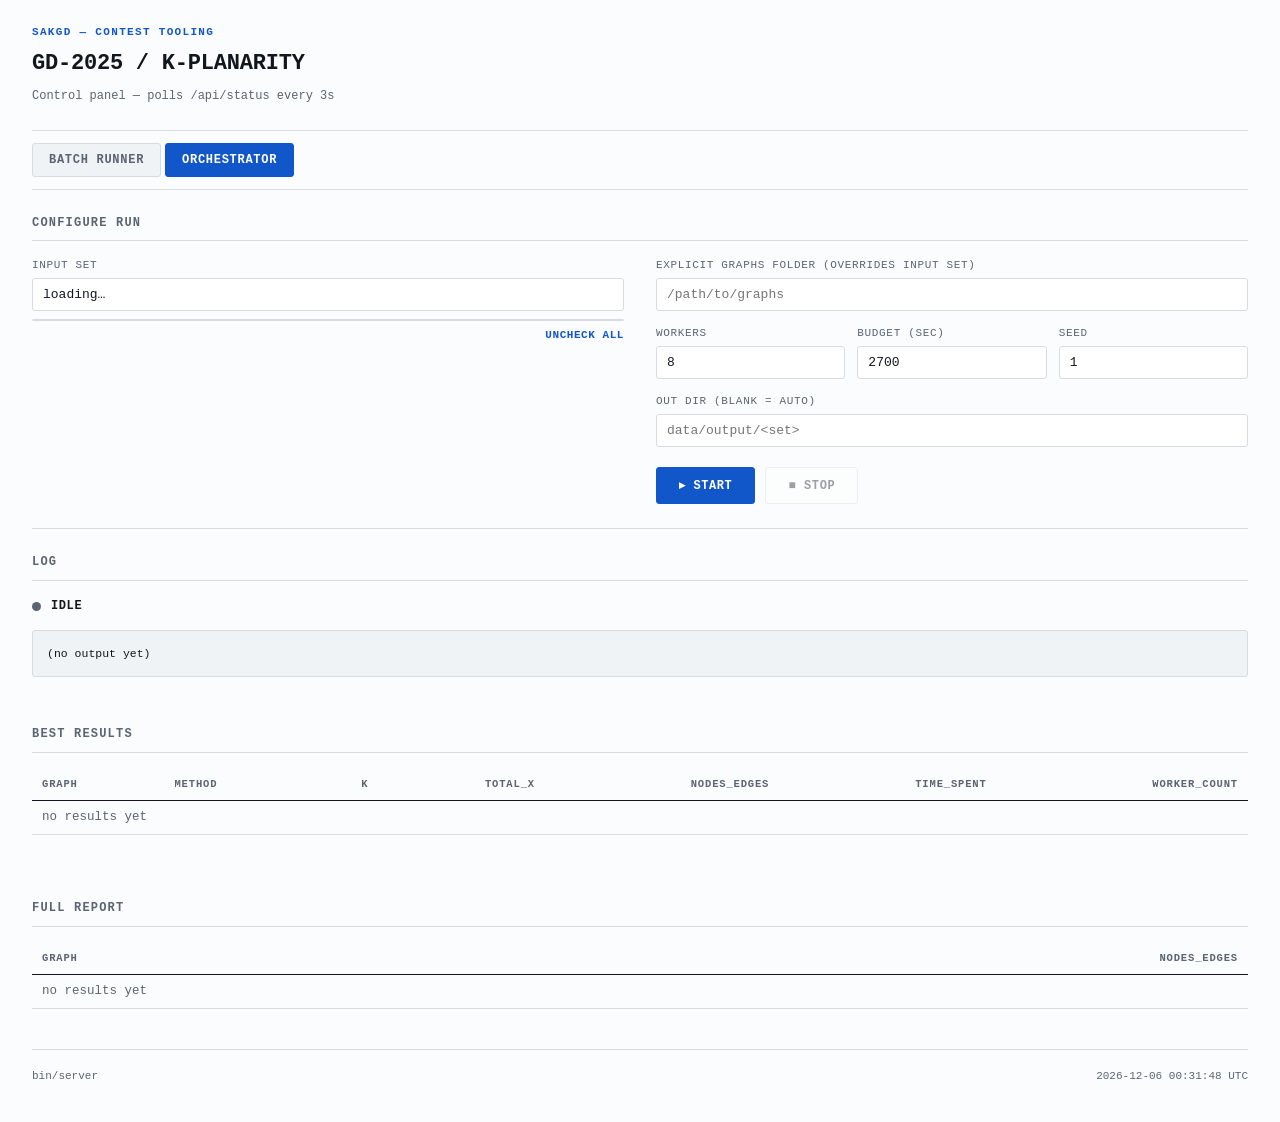
==== gui/index.html @ e763d755 "refactor(src): implement adaptive budget orchestrator and sa-stress tuning for contest tool - added " ====
<!DOCTYPE html>
<html lang="en">
    <head>
        <meta charset="utf-8" />
        <meta name="viewport" content="width=device-width, initial-scale=1" />
        <title>GD-2025 / K-PLANARITY</title>
        <link rel="stylesheet" href="/gui/style.css" />
    </head>
    <body>
        <div class="wrap">
            <header>
                <div class="kicker">SAkGD — Contest Tooling</div>
                <h1>GD-2025 / K-PLANARITY</h1>
                <div class="meta">
                    Control panel — polls <code>/api/status</code> every 3s
                </div>
            </header>

            <nav class="modes">
                <button data-mode="batch" onclick="setMode('batch')">
                    Batch runner
                </button>
                <button
                    class="active"
                    data-mode="orchestrator"
                    onclick="setMode('orchestrator')"
                >
                    Orchestrator
                </button>
            </nav>

            <div class="panel-full">
                <h2>Configure run</h2>

                <div class="grid2">
                    <div>
                        <div class="field">
                            <label>Input set</label>
                            <select id="inputSet" onchange="loadGraphs()">
                                <option value="">loading…</option>
                            </select>
                            <div class="graphlist" id="graphList"></div>
                            <div class="graphlist-actions">
                                <span class="gmeta" id="graphCount"></span>
                                <button
                                    type="button"
                                    class="linkbtn"
                                    onclick="uncheckAllGraphs()"
                                >
                                    Uncheck all
                                </button>
                            </div>
                        </div>
                    </div>

                    <div>
                        <div id="batchFields" style="display: none">
                            <div class="field">
                                <label>Methods</label>
                                <div class="chips" id="methodChips"></div>
                            </div>
                            <div class="row3">
                                <div class="field">
                                    <label>Workers</label
                                    ><input
                                        id="workers"
                                        type="number"
                                        value="4"
                                    />
                                </div>
                                <div class="field">
                                    <label>Seed</label
                                    ><input
                                        id="seed"
                                        type="number"
                                        value="42"
                                    />
                                </div>
                                <div class="field">
                                    <label>Out dir (blank = auto)</label
                                    ><input
                                        id="outDir"
                                        type="text"
                                        placeholder="data/output/&lt;set&gt;"
                                    />
                                </div>
                            </div>
                            <div class="row3">
                                <div class="field">
                                    <label>Min · small</label
                                    ><input
                                        id="minSmall"
                                        type="number"
                                        value="5"
                                    />
                                </div>
                                <div class="field">
                                    <label>Min · medium</label
                                    ><input
                                        id="minMedium"
                                        type="number"
                                        value="8"
                                    />
                                </div>
                                <div class="field">
                                    <label>Min · large</label
                                    ><input
                                        id="minLarge"
                                        type="number"
                                        value="15"
                                    />
                                </div>
                            </div>
                        </div>

                        <div id="orchFields">
                            <div class="field">
                                <label
                                    >Explicit graphs folder (overrides input
                                    set)</label
                                >
                                <input
                                    id="oGraphsDir"
                                    type="text"
                                    placeholder="/path/to/graphs"
                                />
                            </div>
                            <div class="row3">
                                <div class="field">
                                    <label>Workers</label
                                    ><input
                                        id="oWorkers"
                                        type="number"
                                        value="8"
                                    />
                                </div>
                                <div class="field">
                                    <label>Budget (sec)</label
                                    ><input
                                        id="oBudget"
                                        type="number"
                                        value="2700"
                                    />
                                </div>
                                <div class="field">
                                    <label>Seed</label
                                    ><input
                                        id="oSeed"
                                        type="number"
                                        value="1"
                                    />
                                </div>
                            </div>
                            <div class="field">
                                <label>Out dir (blank = auto)</label
                                ><input
                                    id="oOutDir"
                                    type="text"
                                    placeholder="data/output/&lt;set&gt;"
                                />
                            </div>
                        </div>

                        <div class="btnrow">
                            <button
                                class="action"
                                id="startBtn"
                                onclick="start()"
                            >
                                ▸ Start
                            </button>
                            <button
                                class="action stop"
                                id="stopBtn"
                                onclick="stop()"
                                disabled
                            >
                                ■ Stop
                            </button>
                        </div>
                    </div>
                </div>
            </div>

            <section class="logsection">
                <h2>Log</h2>
                <div class="statusline">
                    <span class="dot" id="dot"></span>
                    <span class="statuslabel" id="statusText">Idle</span>
                    <span class="statusmeta" id="elapsed"></span>
                </div>
                <pre id="log">(no output yet)</pre>
            </section>

            <section class="results">
                <h2>
                    Best results <span class="count" id="bestsCount"></span>
                </h2>
                <table id="bestsTable">
                    <thead>
                        <tr>
                            <th>graph</th>
                            <th>method</th>
                            <th class="num">k</th>
                            <th class="num">total_x</th>
                            <th class="num">nodes_edges</th>
                            <th class="num">time_spent</th>
                            <th class="num">worker_count</th>
                        </tr>
                    </thead>
                    <tbody>
                        <tr class="empty-row">
                            <td colspan="7">no results yet</td>
                        </tr>
                    </tbody>
                </table>
            </section>

            <section class="results">
                <h2>Full report <span class="count" id="reportMeta"></span></h2>
                <div class="tbl-scroll">
                    <table id="reportTable">
                        <thead>
                            <tr id="reportThead">
                                <th>graph</th>
                                <th class="num">nodes_edges</th>
                            </tr>
                        </thead>
                        <tbody id="reportTbody">
                            <tr class="empty-row">
                                <td colspan="3">no results yet</td>
                            </tr>
                        </tbody>
                    </table>
                </div>
            </section>

            <footer>
                <span>bin/server</span>
                <span id="clock"></span>
            </footer>
        </div>
        <script>
            let mode = "orchestrator"
            let methodsAvailable = []
            let selectedMethods = new Set(["sa", "sa-stress"])
            let graphsAvailable = []
            let selectedGraphs = new Set()

            function setMode(m) {
                mode = m
                document
                    .querySelectorAll("nav.modes button")
                    .forEach((b) =>
                        b.classList.toggle("active", b.dataset.mode === m)
                    )
                document.getElementById("batchFields").style.display =
                    m === "batch" ? "block" : "none"
                document.getElementById("orchFields").style.display =
                    m === "orchestrator" ? "block" : "none"
            }

            async function loadInputSets() {
                try {
                    const r = await fetch("/api/input-sets")
                    const sets = await r.json()
                    const sel = document.getElementById("inputSet")
                    sel.innerHTML = sets.length
                        ? sets
                              .map(
                                  (s) =>
                                      `<option value="${s.name}">${s.name} (${s.count})</option>`
                              )
                              .join("")
                        : '<option value="">none found under data/input/</option>'
                } catch (e) {
                    /* keep the loading placeholder */
                }
                loadGraphs()
            }

            async function loadGraphs() {
                const name = document.getElementById("inputSet").value
                graphsAvailable = []
                selectedGraphs = new Set()
                if (name) {
                    try {
                        const r = await fetch(
                            "/api/graphs?input_set=" + encodeURIComponent(name)
                        )
                        graphsAvailable = await r.json()
                        selectedGraphs = new Set(
                            graphsAvailable.map((g) => g.name)
                        ) // all checked by default
                    } catch (e) {
                        /* ignore */
                    }
                }
                renderGraphList()
                loadReport()
            }

            async function loadReport() {
                const name = document.getElementById("inputSet").value
                try {
                    const r = await fetch(
                        "/api/report" +
                            (name
                                ? "?input_set=" + encodeURIComponent(name)
                                : "")
                    )
                    renderReportTable(await r.json())
                } catch (e) {
                    /* server briefly unreachable; ignore */
                }
            }

            function renderReportTable(data) {
                const methods = data.methods || []
                const graphs = data.graphs || []
                document.getElementById("reportMeta").textContent = data.meta
                    ? "— " + data.meta
                    : ""

                const thead = document.getElementById("reportThead")
                thead.innerHTML =
                    '<th>graph</th><th class="num">nodes_edges</th>' +
                    methods
                        .map(
                            (m) =>
                                `<th class="num">${m} k</th><th class="num">${m} total_x</th>` +
                                `<th class="num">${m} init_k</th><th class="num">${m} time_spent</th><th class="num">${m} worker_count</th>`
                        )
                        .join("")

                const tbody = document.getElementById("reportTbody")
                if (!graphs.length) {
                    tbody.innerHTML = `<tr class="empty-row"><td colspan="${
                        2 + methods.length * 5
                    }">no results yet</td></tr>`
                    return
                }
                tbody.innerHTML = graphs
                    .map((g) => {
                        let row = `<tr><td>${g.graph}</td><td class="num">${g.nodes} & ${g.edges}</td>`
                        for (const m of methods) {
                            const c = (g.results && g.results[m]) || {}
                            const isBest =
                                c.k != null &&
                                g.best_k != null &&
                                c.k === g.best_k
                            row +=
                                `<td class="num${isBest ? " best" : ""}">${
                                    c.k ?? "—"
                                }</td>` +
                                `<td class="num">${c.totalX ?? "—"}</td>` +
                                `<td class="num">${c.initK ?? "—"}</td>` +
                                `<td class="num">${c.sec ?? "—"}</td>` +
                                `<td class="num">${c.workers ?? "—"}</td>`
                        }
                        return row + "</tr>"
                    })
                    .join("")
            }

            function renderGraphList() {
                document.getElementById("graphList").innerHTML = graphsAvailable
                    .map(
                        (g) => `
    <label>
      <input type="checkbox" ${
          selectedGraphs.has(g.name) ? "checked" : ""
      } onchange="toggleGraph('${g.name}')">
      <span class="gname">${g.name}</span>
      <span class="gmeta">n=${g.n} m=${g.m}</span>
    </label>`
                    )
                    .join("")
                document.getElementById("graphCount").textContent =
                    graphsAvailable.length
                        ? selectedGraphs.size +
                          " / " +
                          graphsAvailable.length +
                          " selected"
                        : ""
            }

            function toggleGraph(name) {
                if (selectedGraphs.has(name)) selectedGraphs.delete(name)
                else selectedGraphs.add(name)
                renderGraphList()
            }

            function uncheckAllGraphs() {
                selectedGraphs.clear()
                renderGraphList()
            }

            async function loadMethods() {
                try {
                    const r = await fetch("/api/methods")
                    methodsAvailable = await r.json()
                    renderChips()
                } catch (e) {
                    /* ignore */
                }
            }

            function renderChips() {
                document.getElementById("methodChips").innerHTML =
                    methodsAvailable
                        .map(
                            (m) =>
                                `<div class="chip ${
                                    selectedMethods.has(m.id) ? "on" : ""
                                }" onclick="toggleMethod('${m.id}')">${
                                    m.id
                                }</div>`
                        )
                        .join("")
            }

            function toggleMethod(id) {
                if (selectedMethods.has(id)) selectedMethods.delete(id)
                else selectedMethods.add(id)
                renderChips()
            }

            async function start() {
                const cfg = {
                    mode,
                    input_set: document.getElementById("inputSet").value,
                }
                if (mode === "batch") {
                    if (!selectedMethods.size) {
                        alert("Pick at least one method.")
                        return
                    }
                    Object.assign(cfg, {
                        out_dir: document.getElementById("outDir").value,
                        methods: [...selectedMethods].join(","),
                        workers: +document.getElementById("workers").value,
                        seed: +document.getElementById("seed").value,
                        minutes_small:
                            +document.getElementById("minSmall").value,
                        minutes_medium:
                            +document.getElementById("minMedium").value,
                        minutes_large:
                            +document.getElementById("minLarge").value,
                    })
                } else {
                    Object.assign(cfg, {
                        out_dir: document.getElementById("oOutDir").value,
                        graphs_dir: document.getElementById("oGraphsDir").value,
                        workers: +document.getElementById("oWorkers").value,
                        budget_sec: +document.getElementById("oBudget").value,
                        seed: +document.getElementById("oSeed").value,
                    })
                }
                if (!cfg.input_set && !cfg.graphs_dir) {
                    alert("Pick an input set (or an explicit graphs folder).")
                    return
                }
                if (
                    cfg.input_set &&
                    !cfg.graphs_dir &&
                    graphsAvailable.length
                ) {
                    if (!selectedGraphs.size) {
                        alert("Select at least one graph to run.")
                        return
                    }
                    if (selectedGraphs.size < graphsAvailable.length)
                        cfg.only = [...selectedGraphs].join(",")
                }
                const r = await fetch("/api/start", {
                    method: "POST",
                    body: JSON.stringify(cfg),
                })
                const j = await r.json()
                if (j.error) alert(j.error)
                poll()
            }

            async function stop() {
                await fetch("/api/stop", { method: "POST" })
                poll()
            }

            function fmtDuration(sec) {
                sec = Math.round(sec)
                const h = Math.floor(sec / 3600),
                    m = Math.floor((sec % 3600) / 60),
                    s = sec % 60
                return h
                    ? `${h}h${String(m).padStart(2, "0")}m`
                    : m
                    ? `${m}m${String(s).padStart(2, "0")}s`
                    : `${s}s`
            }

            async function poll() {
                try {
                    const r = await fetch("/api/status")
                    const s = await r.json()
                    document
                        .getElementById("dot")
                        .classList.toggle("on", !!s.running)
                    document.getElementById("statusText").textContent =
                        s.running ? "Running · " + s.mode : "Idle"
                    let elapsedText = s.elapsed_sec
                        ? fmtDuration(s.elapsed_sec) + " elapsed"
                        : ""
                    if (s.elapsed_sec && s.remaining_sec != null)
                        elapsedText +=
                            " · ~" + fmtDuration(s.remaining_sec) + " left"
                    document.getElementById("elapsed").textContent = elapsedText
                    document.getElementById("startBtn").disabled = !!s.running
                    document.getElementById("stopBtn").disabled = !s.running
                    document.getElementById("log").textContent =
                        s.log_tail || "(no output yet)"

                    const tbody = document.querySelector("#bestsTable tbody")
                    const entries = s.bests ? Object.entries(s.bests) : []
                    document.getElementById("bestsCount").textContent =
                        entries.length ? "— " + entries.length + " entries" : ""
                    if (!entries.length) {
                        tbody.innerHTML =
                            '<tr class="empty-row"><td colspan="7">no results yet</td></tr>'
                    } else {
                        const rows = entries
                            .map(([key, v]) => {
                                const idx = key.lastIndexOf("__")
                                return {
                                    graph: key.slice(0, idx),
                                    method: key.slice(idx + 2),
                                    k: v.k,
                                    totalX: v.totalX,
                                    nodes: v.nodes,
                                    edges: v.edges,
                                    timeSpent: v.wall_clock_sec,
                                    workers: v.n_workers,
                                }
                            })
                            .sort(
                                (a, b) =>
                                    a.graph.localeCompare(b.graph) ||
                                    a.method.localeCompare(b.method)
                            )
                        const bestByGraph = {}
                        for (const row of rows) {
                            if (row.k == null) continue
                            if (
                                !(row.graph in bestByGraph) ||
                                row.k < bestByGraph[row.graph]
                            )
                                bestByGraph[row.graph] = row.k
                        }
                        tbody.innerHTML = rows
                            .map((row) => {
                                const isBest =
                                    row.k != null &&
                                    row.k === bestByGraph[row.graph]
                                return (
                                    `<tr><td>${row.graph}</td><td>${row.method}</td>` +
                                    `<td class="num${isBest ? " best" : ""}">${
                                        row.k ?? "—"
                                    }</td><td class="num">${
                                        row.totalX ?? "—"
                                    }</td><td class="num">${
                                        row.nodes ?? "—"
                                    } & ${
                                        row.edges ?? "—"
                                    }</td><td class="num">${
                                        row.timeSpent ?? "—"
                                    }</td><td class="num">${
                                        row.workers ?? "—"
                                    }</td></tr>`
                                )
                            })
                            .join("")
                    }
                } catch (e) {
                    /* server briefly unreachable between polls; ignore */
                }
                loadReport()
            }

            function tickClock() {
                document.getElementById("clock").textContent =
                    new Date().toISOString().slice(0, 19).replace("T", " ") +
                    " UTC"
            }
            setInterval(tickClock, 1000)
            tickClock()

            loadInputSets()
            loadMethods()
            poll()
            setInterval(poll, 3000)
        </script>
    </body>
</html>
---- gui/style.css ----
/* Stylesheet for the control panel page bin/server serves, including its
   inline full-report table (rendered client-side from GET /api/report). */
:root {
    --bg: #fbfcfd;
    --surface: #f0f3f6;
    --fg: #12161d;
    --muted: #5b6472;
    --line: #d7dce2;
    --accent: #1257c9;
    --accent-dark: #0d3f97;
    --good: #16a34a;
    --mono: ui-monospace, "SF Mono", "JetBrains Mono", "Fira Code", Menlo,
        Consolas, "Liberation Mono", monospace;
}
* {
    box-sizing: border-box;
}
html,
body {
    margin: 0;
    padding: 0;
}
body {
    background: var(--bg);
    color: var(--fg);
    font-family: var(--mono);
    font-size: 13.5px;
    line-height: 1.55;
}
.wrap {
    max-width: 1400px;
    margin: 0 auto;
    padding: 0 32px;
}
a {
    color: var(--accent);
}

header {
    border-bottom: 1px solid var(--line);
    padding: 24px 0;
}
.kicker {
    font-size: 11px;
    letter-spacing: 0.12em;
    text-transform: uppercase;
    color: var(--accent);
    font-weight: 700;
    margin-bottom: 6px;
}
header h1 {
    margin: 0;
    font-size: 22px;
    font-weight: 700;
    letter-spacing: -0.01em;
}
header .meta {
    margin-top: 6px;
    color: var(--muted);
    font-size: 12px;
}

nav.modes {
    display: flex;
    gap: 4px;
    padding: 12px 0;
    border-bottom: 1px solid var(--line);
}
nav.modes button {
    font-family: var(--mono);
    font-size: 12px;
    font-weight: 700;
    letter-spacing: 0.06em;
    text-transform: uppercase;
    background: var(--surface);
    border: 1px solid var(--line);
    border-radius: 3px;
    padding: 9px 16px;
    cursor: pointer;
    color: var(--muted);
}
nav.modes button.active {
    color: #fff;
    background: var(--accent);
    border-color: var(--accent);
}
nav.modes button:hover:not(.active) {
    color: var(--fg);
    border-color: var(--muted);
}

.panel-full {
    padding: 24px 0;
    border-bottom: 1px solid var(--line);
}
.grid2 {
    display: grid;
    grid-template-columns: 1fr 1fr;
    gap: 32px;
}

h2 {
    font-size: 12px;
    font-weight: 700;
    letter-spacing: 0.1em;
    text-transform: uppercase;
    color: var(--muted);
    margin: 0 0 16px;
    padding-bottom: 8px;
    border-bottom: 1px solid var(--line);
}

.field {
    margin-bottom: 14px;
}
.field label {
    display: block;
    font-size: 11px;
    letter-spacing: 0.06em;
    text-transform: uppercase;
    color: var(--muted);
    margin-bottom: 4px;
}
.field input:not([type="checkbox"]),
.field select {
    width: 100%;
    font-family: var(--mono);
    font-size: 13px;
    padding: 8px 10px;
    border: 1px solid var(--line);
    border-radius: 3px;
    background: #fff;
    color: var(--fg);
    appearance: none;
}
.field input:focus,
.field select:focus {
    outline: 2px solid var(--accent);
    outline-offset: -1px;
    border-color: var(--accent);
}
.row2 {
    display: grid;
    grid-template-columns: 1fr 1fr;
    gap: 12px;
}
.row3 {
    display: grid;
    grid-template-columns: 1fr 1fr 1fr;
    gap: 12px;
}

.chips {
    display: flex;
    flex-wrap: wrap;
    gap: 6px;
}
.chip {
    border: 1px solid var(--line);
    border-radius: 3px;
    padding: 5px 11px;
    font-size: 12px;
    cursor: pointer;
    user-select: none;
    background: #fff;
}
.chip.on {
    background: var(--accent);
    border-color: var(--accent);
    color: #fff;
}
.chip:hover:not(.on) {
    background: var(--surface);
}

.graphlist {
    border: 1px solid var(--line);
    border-radius: 3px;
    margin-top: 8px;
    max-height: 170px;
    overflow-y: auto;
}
.graphlist label {
    display: flex;
    align-items: center;
    gap: 8px;
    padding: 7px 10px;
    font-size: 12px;
    cursor: pointer;
    border-bottom: 1px solid var(--line);
}
.graphlist label:nth-child(even) {
    background: var(--surface);
}
.graphlist label:last-child {
    border-bottom: none;
}
.graphlist label:hover {
    background: #e8eef8;
}
.graphlist input[type="checkbox"] {
    width: auto;
    accent-color: var(--accent);
    margin: 0;
}
.graphlist .gname {
    flex: 1;
}
.graphlist .gmeta {
    color: var(--muted);
    font-size: 11px;
}
.graphlist-actions {
    display: flex;
    justify-content: space-between;
    align-items: center;
    margin-top: 8px;
}
.linkbtn {
    background: none;
    border: none;
    font-family: var(--mono);
    font-size: 11px;
    letter-spacing: 0.05em;
    text-transform: uppercase;
    font-weight: 700;
    color: var(--accent);
    cursor: pointer;
    padding: 0;
}
.linkbtn:hover {
    color: var(--accent-dark);
}

.btnrow {
    display: flex;
    gap: 10px;
    margin-top: 20px;
}
button.action {
    font-family: var(--mono);
    font-weight: 700;
    letter-spacing: 0.05em;
    text-transform: uppercase;
    font-size: 12px;
    padding: 10px 22px;
    border: 1px solid var(--accent);
    border-radius: 3px;
    background: var(--accent);
    color: #fff;
    cursor: pointer;
}
button.action.stop {
    background: #fff;
    color: var(--fg);
    border-color: var(--line);
}
button.action:disabled {
    opacity: 0.4;
    cursor: not-allowed;
}
button.action:not(:disabled):hover {
    background: var(--accent-dark);
    border-color: var(--accent-dark);
    color: #fff;
}
button.action.stop:not(:disabled):hover {
    background: var(--surface);
    border-color: var(--line);
    color: var(--fg);
}

.statusline {
    display: flex;
    align-items: center;
    gap: 10px;
    font-size: 13px;
    margin-bottom: 14px;
}
.dot {
    width: 9px;
    height: 9px;
    border-radius: 50%;
    display: inline-block;
    background: var(--muted);
}
.dot.on {
    background: var(--good);
    box-shadow: 0 0 0 3px rgba(22, 163, 74, 0.18);
}
.statuslabel {
    font-weight: 700;
    letter-spacing: 0.05em;
    text-transform: uppercase;
    font-size: 12px;
}
.statusmeta {
    color: var(--muted);
    margin-left: auto;
    font-size: 12px;
    font-variant-numeric: tabular-nums;
}

.logsection {
    padding: 24px 0;
}
pre#log {
    margin: 0;
    background: var(--surface);
    color: var(--fg);
    border: 1px solid var(--line);
    border-radius: 3px;
    padding: 14px;
    font-family: var(--mono);
    font-size: 11.5px;
    line-height: 1.5;
    max-height: 320px;
    overflow-x: auto;
    overflow-y: auto;
    white-space: pre;
}

section {
    padding: 24px 0;
}
.results {
    padding: 24px 0 40px;
}
.results h2 {
    display: flex;
    align-items: baseline;
    gap: 8px;
}
.results h2 .count,
h2 .count {
    color: var(--muted);
    font-weight: 400;
    text-transform: none;
    letter-spacing: 0;
    font-size: 11px;
}
.tbl-scroll {
    overflow-x: auto;
}
table {
    width: 100%;
    border-collapse: collapse;
    font-size: 12.5px;
    min-width: max-content;
}
thead th {
    text-align: left;
    font-size: 10.5px;
    letter-spacing: 0.08em;
    text-transform: uppercase;
    color: var(--muted);
    border-bottom: 1px solid var(--fg);
    padding: 7px 10px 8px;
    font-weight: 700;
    white-space: nowrap;
}
tbody td {
    padding: 7px 10px;
    border-bottom: 1px solid var(--line);
    white-space: nowrap;
    font-variant-numeric: tabular-nums;
}
tbody tr:nth-child(even) td {
    background: var(--surface);
}
tbody tr:hover td {
    background: #e8eef8;
}
th.num,
td.num {
    text-align: right;
    font-variant-numeric: tabular-nums;
}
td.best {
    color: var(--accent);
    font-weight: 700;
}
.empty-row td {
    color: var(--muted);
    font-style: normal;
}
.empty-row:nth-child(even) td {
    background: transparent;
}
td:first-child,
th:first-child {
    position: sticky;
    left: 0;
    background: var(--bg);
}
tbody tr:nth-child(even) td:first-child {
    background: var(--surface);
}
tbody tr:hover td:first-child {
    background: #e8eef8;
}

footer {
    padding: 18px 0 36px;
    color: var(--muted);
    font-size: 11px;
    display: flex;
    justify-content: space-between;
    border-top: 1px solid var(--line);
    font-variant-numeric: tabular-nums;
}
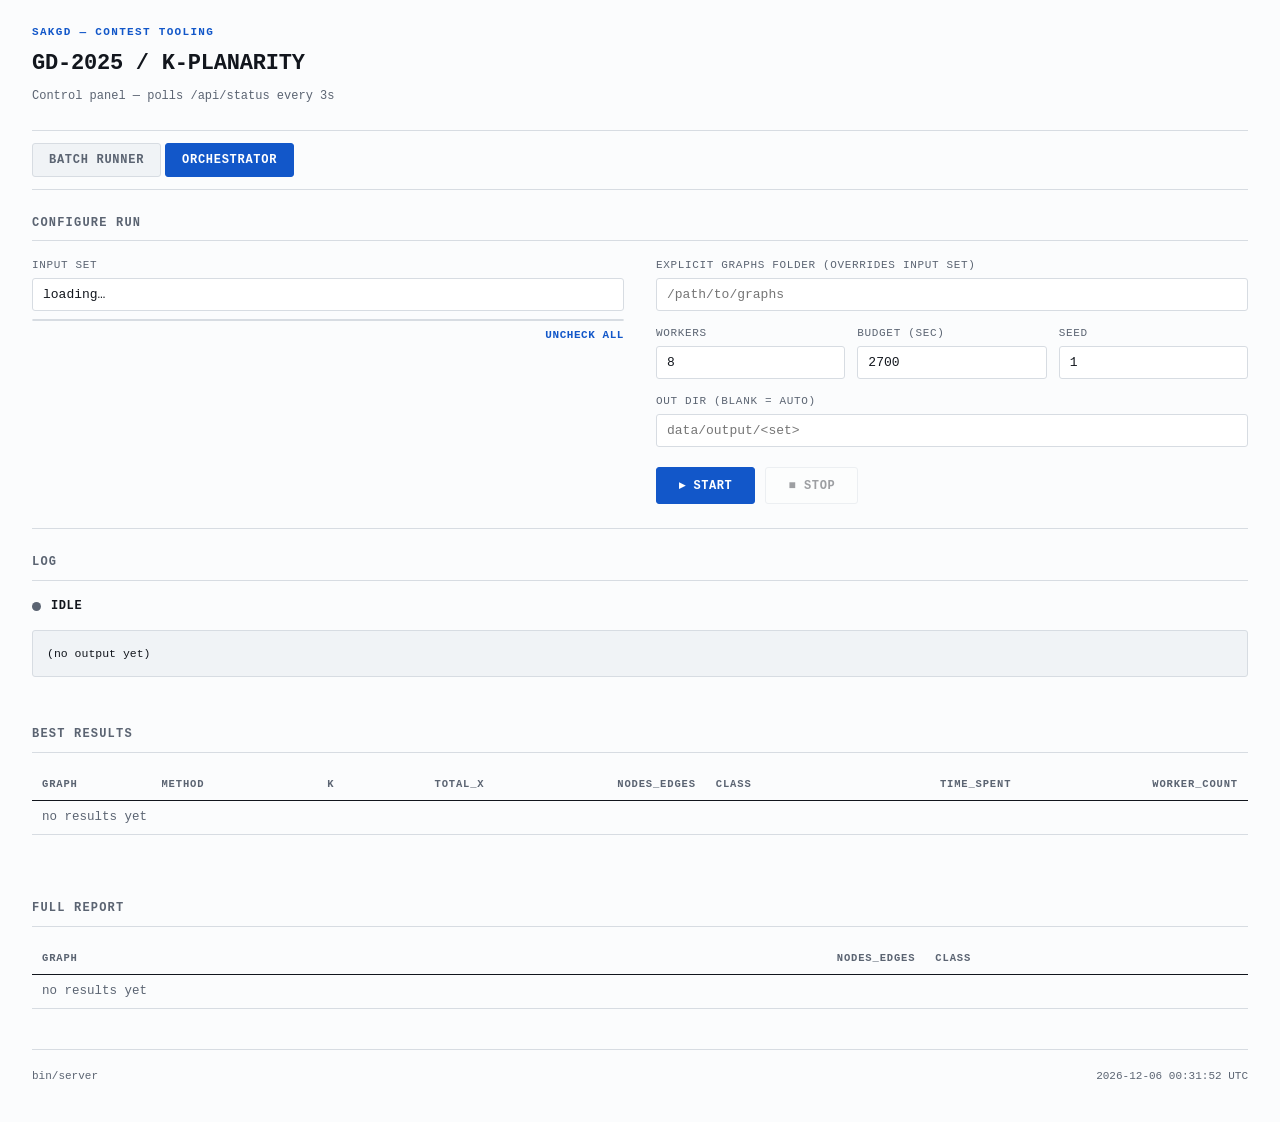
==== commit 1559f417: "feat(gui,engine): graph size/density classification + GUI wiring Adds graphDensity/densityClass help" ====
--- a/gui/index.html
+++ b/gui/index.html
@@ -204,13 +204,14 @@
                             <th class="num">k</th>
                             <th class="num">total_x</th>
                             <th class="num">nodes_edges</th>
+                            <th>class</th>
                             <th class="num">time_spent</th>
                             <th class="num">worker_count</th>
                         </tr>
                     </thead>
                     <tbody>
                         <tr class="empty-row">
-                            <td colspan="7">no results yet</td>
+                            <td colspan="8">no results yet</td>
                         </tr>
                     </tbody>
                 </table>
@@ -224,6 +225,7 @@
                             <tr id="reportThead">
                                 <th>graph</th>
                                 <th class="num">nodes_edges</th>
+                                <th>class</th>
                             </tr>
                         </thead>
                         <tbody id="reportTbody">
@@ -324,7 +326,7 @@
 
                 const thead = document.getElementById("reportThead")
                 thead.innerHTML =
-                    '<th>graph</th><th class="num">nodes_edges</th>' +
+                    '<th>graph</th><th class="num">nodes_edges</th><th>class</th>' +
                     methods
                         .map(
                             (m) =>
@@ -336,13 +338,17 @@
                 const tbody = document.getElementById("reportTbody")
                 if (!graphs.length) {
                     tbody.innerHTML = `<tr class="empty-row"><td colspan="${
-                        2 + methods.length * 5
+                        3 + methods.length * 5
                     }">no results yet</td></tr>`
                     return
                 }
                 tbody.innerHTML = graphs
                     .map((g) => {
-                        let row = `<tr><td>${g.graph}</td><td class="num">${g.nodes} & ${g.edges}</td>`
+                        let row = `<tr><td>${g.graph}</td><td class="num">${
+                            g.nodes
+                        } & ${g.edges}</td><td>${g.size_class ?? "—"}(${
+                            g.nodes + g.edges
+                        })/${g.density_class ?? "—"}(${g.density ?? "—"})</td>`
                         for (const m of methods) {
                             const c = (g.results && g.results[m]) || {}
                             const isBest =
@@ -372,7 +378,9 @@
           selectedGraphs.has(g.name) ? "checked" : ""
       } onchange="toggleGraph('${g.name}')">
       <span class="gname">${g.name}</span>
-      <span class="gmeta">n=${g.n} m=${g.m}</span>
+      <span class="gmeta">n=${g.n} m=${g.m} [${g.size_class ?? "—"}(${
+          g.n + g.m
+      })/${g.density_class ?? "—"}(${g.density ?? "—"})]</span>
     </label>`
                     )
                     .join("")
@@ -526,7 +534,7 @@
                         entries.length ? "— " + entries.length + " entries" : ""
                     if (!entries.length) {
                         tbody.innerHTML =
-                            '<tr class="empty-row"><td colspan="7">no results yet</td></tr>'
+                            '<tr class="empty-row"><td colspan="8">no results yet</td></tr>'
                     } else {
                         const rows = entries
                             .map(([key, v]) => {
@@ -538,6 +546,9 @@
                                     totalX: v.totalX,
                                     nodes: v.nodes,
                                     edges: v.edges,
+                                    density: v.density,
+                                    sizeClass: v.size_class,
+                                    densityClass: v.density_class,
                                     timeSpent: v.wall_clock_sec,
                                     workers: v.n_workers,
                                 }
@@ -571,7 +582,13 @@
                                         row.nodes ?? "—"
                                     } & ${
                                         row.edges ?? "—"
-                                    }</td><td class="num">${
+                                    }</td><td>${row.sizeClass ?? "—"}(${
+                                        row.nodes != null && row.edges != null
+                                            ? row.nodes + row.edges
+                                            : "—"
+                                    })/${row.densityClass ?? "—"}(${
+                                        row.density ?? "—"
+                                    })</td><td class="num">${
                                         row.timeSpent ?? "—"
                                     }</td><td class="num">${
                                         row.workers ?? "—"
